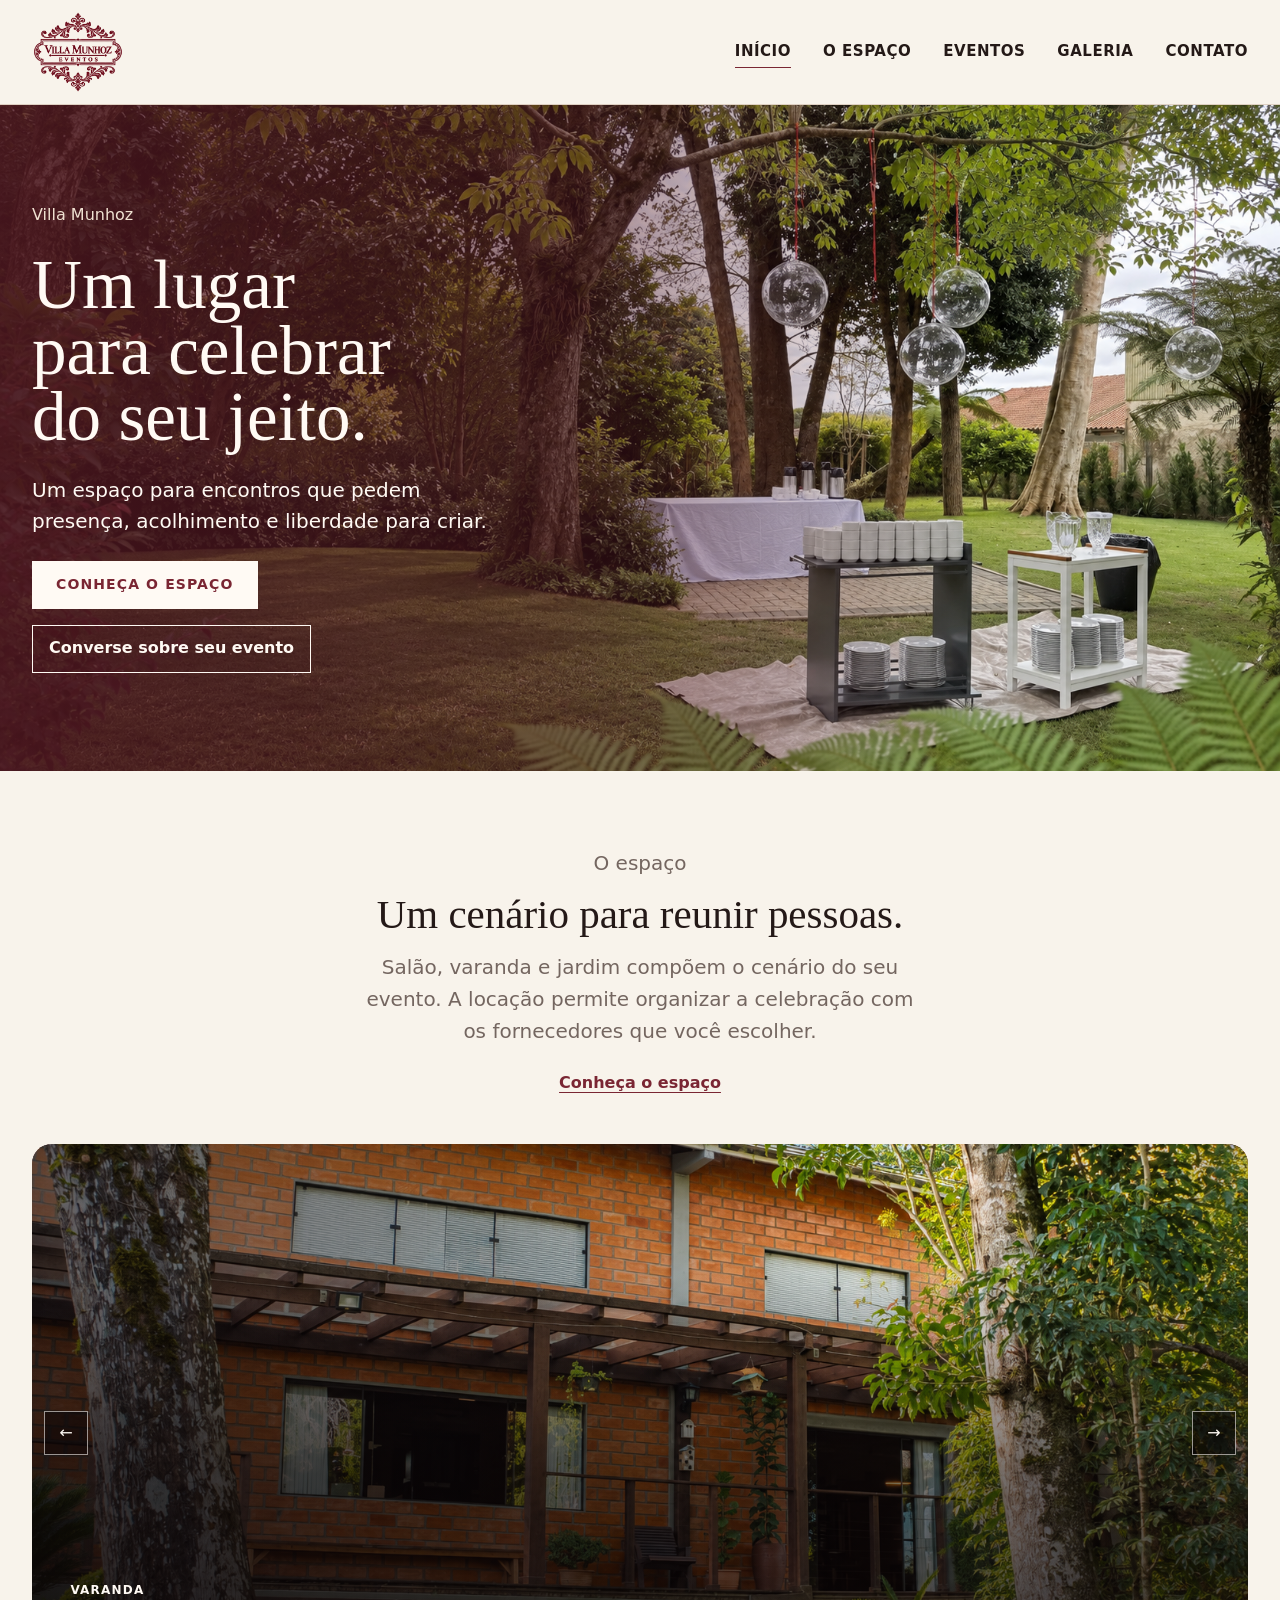
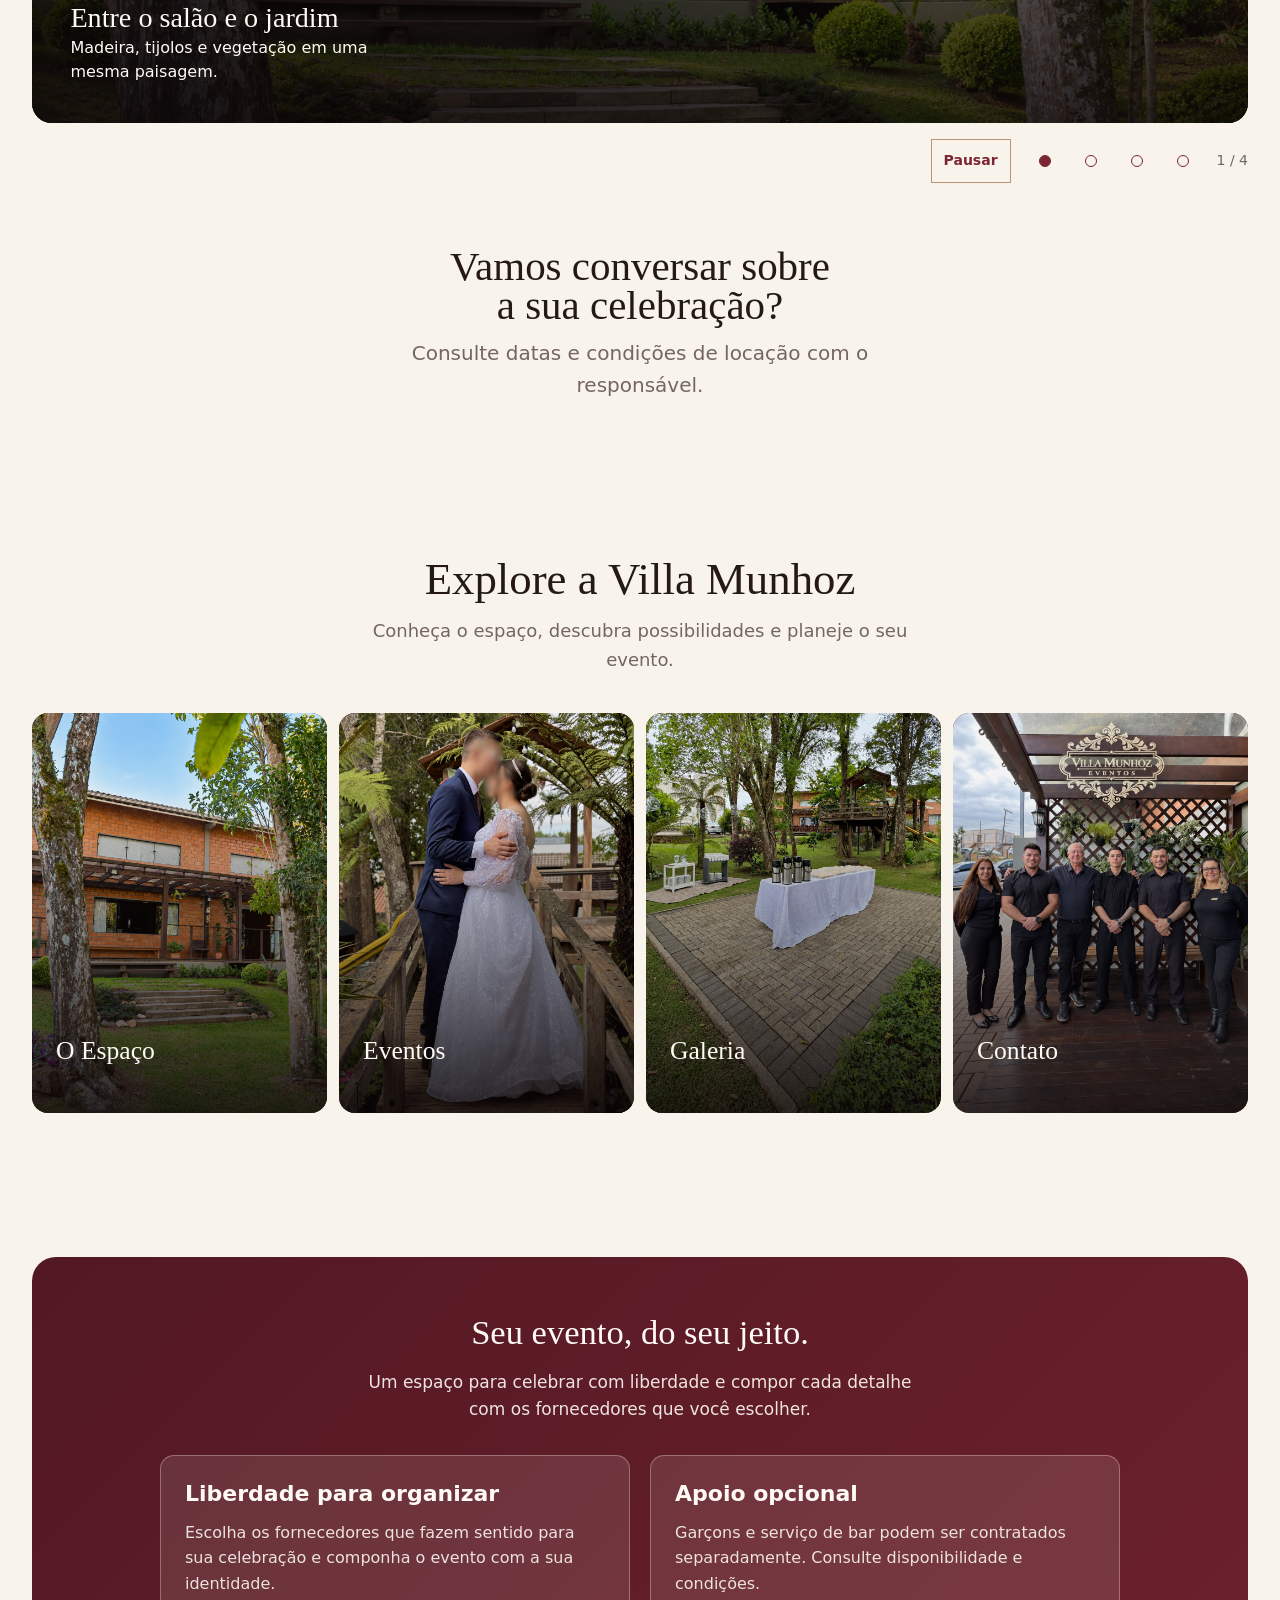
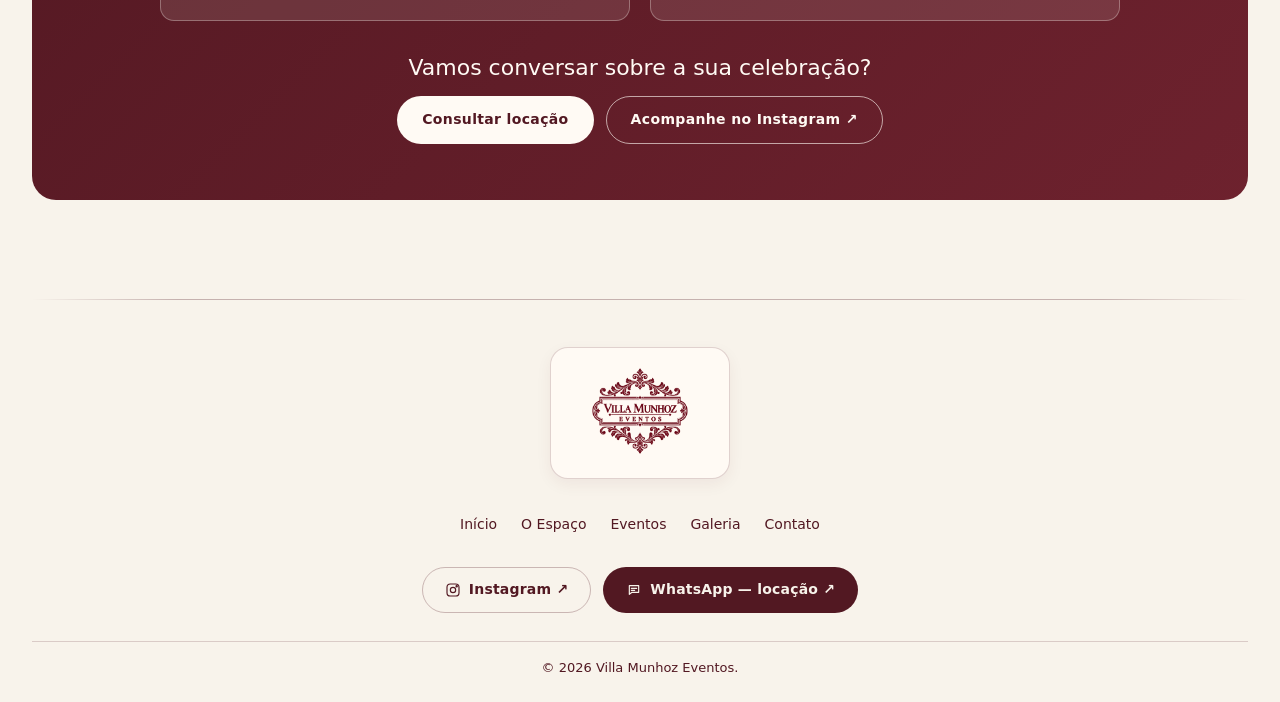
==== index.html @ a0fed838 "feat: consolida site Villa Munhoz para primeira apresentação" ====
<!doctype html>
<html lang="pt-BR">
  <head>
    <meta charset="utf-8">
    <meta name="viewport" content="width=device-width, initial-scale=1">
    <meta name="description" content="Villa Munhoz — espaço para eventos.">
    <title>Villa Munhoz | Espaço para eventos</title>
    <link rel="stylesheet" href="assets/css/tokens.css">
    <link rel="stylesheet" href="assets/css/base.css">
    <link rel="stylesheet" href="assets/css/components.css">
    <link rel="stylesheet" href="assets/css/home.css">
    <script src="assets/js/main.js" defer></script>
    <script src="assets/js/menu.js" defer></script>
    <script src="assets/js/intro-carousel.js" defer></script>
  </head>
  <body>
    <a class="skip-link" href="#main-content">Pular para o conteúdo</a>
    <header class="site-header">
      <div class="container site-header__inner">
        <a class="site-brand" href="index.html" aria-label="Villa Munhoz Eventos — página inicial">
          <img
            class="site-brand__logo"
            src="assets/img/logo/Logo%20Villa%20Munhoz%20Eventos%20com%20arabescos%20entalhados.png"
            width="1254"
            height="1254"
            alt="Villa Munhoz Eventos"
          >
        </a>
        <nav class="site-nav" aria-label="Navegação principal">
          <ul class="site-nav__list">
            <li><a class="site-nav__link" href="index.html" aria-current="page">Início</a></li>
            <li><a class="site-nav__link" href="pages/espaco.html">O Espaço</a></li>
            <li><a class="site-nav__link" href="pages/eventos.html">Eventos</a></li>
            <li><a class="site-nav__link" href="pages/galeria.html">Galeria</a></li>
            <li><a class="site-nav__link" href="pages/contato.html">Contato</a></li>
          </ul>
        </nav>
        <button class="menu-button" type="button" aria-controls="mobile-menu" aria-expanded="false" aria-label="Abrir menu">
          <span class="menu-button__icon" aria-hidden="true"></span>
          <span class="visually-hidden">Menu</span>
        </button>
      </div>
      <nav class="mobile-menu" id="mobile-menu" aria-label="Navegação móvel" hidden>
        <div class="container mobile-menu__inner">
          <ul class="mobile-menu__list">
            <li><a class="mobile-menu__link" href="index.html" aria-current="page">Início</a></li>
            <li><a class="mobile-menu__link" href="pages/espaco.html">O Espaço</a></li>
            <li><a class="mobile-menu__link" href="pages/eventos.html">Eventos</a></li>
            <li><a class="mobile-menu__link" href="pages/galeria.html">Galeria</a></li>
            <li><a class="mobile-menu__link" href="pages/contato.html">Contato</a></li>
          </ul>
        </div>
      </nav>
    </header>
    <main id="main-content">
      <section class="home-hero" aria-labelledby="hero-title">
        <picture class="home-hero__media">
          <img
            class="home-hero__image"
            src="assets/img/img/Img_trabalhada_web/Jardim_home_01_teste.png"
            width="1672"
            height="941"
            alt="Jardim da Villa Munhoz preparado para evento, com árvores, esferas suspensas e mesa de recepção"
            loading="eager"
            fetchpriority="high"
          >
        </picture>
        <div class="container home-hero__copy">
          <p class="eyebrow">Villa Munhoz</p>
          <h1 id="hero-title">Um lugar para celebrar do seu jeito.</h1>
          <p class="intro">Um espaço para encontros que pedem presença, acolhimento e liberdade para criar.</p>
          <div class="home-actions">
            <a class="button" href="pages/espaco.html">Conheça o espaço</a>
            <a class="text-link" href="pages/contato.html">Converse sobre seu evento</a>
          </div>
        </div>
      </section>
      <section class="home-intro container" aria-labelledby="intro-title">
        <div class="home-intro__copy">
          <p class="eyebrow">O espaço</p>
          <h2 id="intro-title">Um cenário para reunir pessoas.</h2>
          <p>Salão, varanda e jardim compõem o cenário do seu evento. A locação permite organizar a celebração com os fornecedores que você escolher.</p>
          <a class="text-link" href="pages/espaco.html">Conheça o espaço</a>
        </div>
        <div class="intro-carousel" data-carousel tabindex="0" aria-label="Ambientes da Villa Munhoz">
          <div class="intro-carousel__viewport">
            <div class="intro-carousel__track" id="intro-carousel-track">
              <figure class="intro-carousel__slide" data-carousel-slide>
                <img src="assets/img/img/img_section_02/Varanda%20de%20tijolos%20entre%20%C3%A1rvores.png" width="1536" height="1024" alt="Varanda de madeira diante da fachada de tijolos, entre árvores" loading="lazy">
                <figcaption>
                  <span class="intro-carousel__eyebrow">Varanda</span>
                  <strong>Entre o salão e o jardim</strong>
                  <span>Madeira, tijolos e vegetação em uma mesma paisagem.</span>
                </figcaption>
              </figure>
              <figure class="intro-carousel__slide" data-carousel-slide>
                <img src="assets/img/img/img_section_02/Sal%C3%A3o%20acolhedor%20de%20madeira%20e%20tijolos.png" width="1536" height="1024" alt="Salão com mesas de madeira, parede de tijolos e luminárias pendentes" loading="lazy">
                <figcaption>
                  <span class="intro-carousel__eyebrow">Salão — vista ampla</span>
                  <strong>Um ambiente para reunir</strong>
                  <span>A presença da madeira e dos tijolos acompanha a celebração.</span>
                </figcaption>
              </figure>
              <figure class="intro-carousel__slide" data-carousel-slide>
                <img src="assets/img/img/img_section_02/Sal%C3%A3o%20acolhedor%20com%20mesa%20redonda.png" width="1536" height="1024" alt="Mesa redonda de madeira no salão da Villa Munhoz" loading="lazy">
                <figcaption>
                  <span class="intro-carousel__eyebrow">Salão — mesa redonda</span>
                  <strong>Detalhes que acolhem</strong>
                  <span>Uma nova perspectiva do espaço onde os encontros acontecem.</span>
                </figcaption>
              </figure>
              <figure class="intro-carousel__slide" data-carousel-slide>
                <img src="assets/img/img/img_section_02/Convidados%20reunidos%20no%20jardim.png" width="1536" height="1024" alt="Convidados reunidos no jardim da Villa Munhoz entre árvores" loading="lazy">
                <figcaption>
                  <span class="intro-carousel__eyebrow">Jardim</span>
                  <strong>Encontros ao ar livre</strong>
                  <span>O jardim como cenário para compartilhar momentos.</span>
                </figcaption>
              </figure>
            </div>
          </div>
          <div class="intro-carousel__controls" data-carousel-controls hidden>
            <div class="intro-carousel__navigation">
              <button class="intro-carousel__arrow" type="button" data-carousel-previous aria-controls="intro-carousel-track" aria-label="Ver imagem anterior">←</button>
              <button class="intro-carousel__arrow" type="button" data-carousel-next aria-controls="intro-carousel-track" aria-label="Ver próxima imagem">→</button>
            </div>
            <div class="intro-carousel__meta">
              <button class="intro-carousel__toggle" type="button" data-carousel-toggle aria-pressed="false">Pausar</button>
              <div class="intro-carousel__dots" aria-label="Selecionar imagem">
                <button type="button" data-carousel-dot aria-label="Ver imagem 1: Varanda" aria-current="true"></button>
                <button type="button" data-carousel-dot aria-label="Ver imagem 2: Salão — vista ampla"></button>
                <button type="button" data-carousel-dot aria-label="Ver imagem 3: Salão — mesa redonda"></button>
                <button type="button" data-carousel-dot aria-label="Ver imagem 4: Jardim"></button>
              </div>
              <p class="intro-carousel__counter" aria-hidden="true"><span data-carousel-current>1</span> / 4</p>
            </div>
            <p class="visually-hidden" data-carousel-status aria-live="polite" aria-atomic="true">Imagem 1 de 4: Entre o salão e o jardim.</p>
          </div>
        </div>
        <div class="home-intro__contact">
          <h3>Vamos conversar sobre a sua celebração?</h3>
          <p>Consulte datas e condições de locação com o responsável.</p>
        </div>
      </section>
      <section class="home-explore" aria-labelledby="explore-title">
        <div class="container">
          <div class="home-explore__heading">
            <h2 id="explore-title">Explore a Villa Munhoz</h2>
            <p>Conheça o espaço, descubra possibilidades e planeje o seu evento.</p>
          </div>
          <div class="explore-grid">
            <a class="explore-card" href="pages/espaco.html">
              <img src="assets/img/img/card_section_3/Varanda%20de%20tijolos%20com%20escadaria.png" width="1086" height="1448" alt="Fachada de tijolos da Villa Munhoz, com varanda, escadaria e árvores" loading="lazy" decoding="async">
              <span class="explore-card__content">
                <span class="explore-card__title">O Espaço</span>
                <span class="explore-card__description">Conheça o cenário da sua celebração.</span>
                <span class="explore-card__call">Explore o espaço ↗</span>
              </span>
            </a>
            <a class="explore-card" href="pages/eventos.html">
              <img src="assets/img/img/card_section_3/Abra%C3%A7o%20de%20casamento%20no%20deck.png" width="1086" height="1448" alt="Casal em traje de casamento no deck de madeira entre árvores" loading="lazy" decoding="async">
              <span class="explore-card__content">
                <span class="explore-card__title">Eventos</span>
                <span class="explore-card__description">Imagine o seu encontro aqui.</span>
                <span class="explore-card__call">Conheça as possibilidades ↗</span>
              </span>
            </a>
            <a class="explore-card" href="pages/galeria.html">
              <img src="assets/img/img/card_section_3/Mesa%20branca%20entre%20%C3%A1rvores%20e%20folhagens.png" width="1086" height="1448" alt="Mesa preparada no jardim, entre árvores, folhagens e deck de madeira" loading="lazy" decoding="async">
              <span class="explore-card__content">
                <span class="explore-card__title">Galeria</span>
                <span class="explore-card__description">Veja o espaço por outros ângulos.</span>
                <span class="explore-card__call">Veja as fotos ↗</span>
              </span>
            </a>
            <a class="explore-card" href="pages/contato.html">
              <img src="assets/img/img/card_section_3/Equipe%20sob%20o%20logo%20Villa%20Munhoz%20Eventos.png" width="1086" height="1448" alt="Pessoas diante da entrada da Villa Munhoz, sob a marca do espaço" loading="lazy" decoding="async">
              <span class="explore-card__content">
                <span class="explore-card__title">Contato</span>
                <span class="explore-card__description">Vamos conversar sobre seu evento.</span>
                <span class="explore-card__call">Entre em contato ↗</span>
              </span>
            </a>
          </div>
        </div>
      </section>
      <section class="home-event" aria-labelledby="event-title">
        <div class="container">
          <div class="home-event__panel">
            <div class="home-event__heading">
              <h2 id="event-title">Seu evento, do seu jeito.</h2>
              <p>Um espaço para celebrar com liberdade e compor cada detalhe com os fornecedores que você escolher.</p>
            </div>
            <div class="home-event__cards">
              <article class="home-event__card">
                <h3>Liberdade para organizar</h3>
                <p>Escolha os fornecedores que fazem sentido para sua celebração e componha o evento com a sua identidade.</p>
              </article>
              <article class="home-event__card">
                <h3>Apoio opcional</h3>
                <p>Garçons e serviço de bar podem ser contratados separadamente. Consulte disponibilidade e condições.</p>
              </article>
            </div>
            <div class="home-event__cta">
              <p>Vamos conversar sobre a sua celebração?</p>
              <div class="home-event__actions">
                <a class="home-event__action home-event__action--primary" href="https://wa.me/554799667017?text=Ol%C3%A1%2C%20Jonas%21%20Gostaria%20de%20informa%C3%A7%C3%B5es%20sobre%20a%20loca%C3%A7%C3%A3o%20da%20Villa%20Munhoz%20para%20um%20evento." target="_blank" rel="noopener noreferrer" aria-label="Consultar locação pelo WhatsApp (abre em nova aba)">Consultar locação</a>
                <a class="home-event__action home-event__action--secondary" href="https://www.instagram.com/villamunhoz.eventos/" target="_blank" rel="noopener noreferrer" aria-label="Acompanhe no Instagram (abre em nova aba)">Acompanhe no Instagram ↗</a>
              </div>
            </div>
          </div>
        </div>
      </section>
    </main>
    <footer class="site-footer">
      <div class="container site-footer__inner">
        <a class="site-footer__logo-card" href="index.html" aria-label="Villa Munhoz — início">
          <img class="site-footer__logo" src="assets/img/logo/Logo%20Villa%20Munhoz%20Eventos%20com%20arabescos%20entalhados.png" width="1254" height="1254" alt="">
        </a>
        <nav class="site-footer__nav" aria-label="Navegação do rodapé">
          <a href="index.html">Início</a>
          <a href="pages/espaco.html">O Espaço</a>
          <a href="pages/eventos.html">Eventos</a>
          <a href="pages/galeria.html">Galeria</a>
          <a href="pages/contato.html">Contato</a>
        </nav>
        <div class="site-footer__actions">
          <a class="site-footer__action site-footer__action--instagram" href="https://www.instagram.com/villamunhoz.eventos/" target="_blank" rel="noopener noreferrer" aria-label="Instagram (abre em nova aba)">
            <svg class="site-footer__icon" viewBox="0 0 24 24" aria-hidden="true"><rect x="3" y="3" width="18" height="18" rx="5"></rect><circle cx="12" cy="12" r="4"></circle><circle cx="17.5" cy="6.5" r="1"></circle></svg>
            <span>Instagram ↗</span>
          </a>
          <a class="site-footer__action site-footer__action--contact" href="https://wa.me/554799667017?text=Ol%C3%A1%2C%20Jonas%21%20Gostaria%20de%20informa%C3%A7%C3%B5es%20sobre%20a%20loca%C3%A7%C3%A3o%20da%20Villa%20Munhoz%20para%20um%20evento." target="_blank" rel="noopener noreferrer" aria-label="WhatsApp — locação (abre em nova aba)">
            <svg class="site-footer__icon" viewBox="0 0 24 24" aria-hidden="true"><path d="M5 5.5h14v10H9l-4 3v-13Z"></path><path d="M8 9.5h8M8 12.5h5"></path></svg>
            <span>WhatsApp — locação ↗</span>
          </a>
        </div>
        <div class="site-footer__base">
          <p>© 2026 Villa Munhoz Eventos.</p>
        </div>
      </div>
    </footer>
  </body>
</html>
---- assets/css/tokens.css ----
:root {
  color-scheme: light;
  --color-brand:#7a2633;
  --color-brand-deep:#521822;
  --color-canvas:#f8f3eb;
  --color-surface:#fffaf4;
  --color-surface-raised:#f0e2d2;
  --color-ink:#241917;
  --color-ink-muted:#746660;
  --color-support:#d1a778;
  --color-border:#dfd0c2;
  --color-border-strong:#b99476;
  --color-focus:#7a2633;
  --font-sans:ui-sans-serif,system-ui,-apple-system,"Segoe UI",sans-serif;
  --font-display:Georgia,"Times New Roman",serif;
  --text-sm:.875rem;
  --text-base:1rem;
  --text-lg:1.25rem;
  --text-xl:1.65rem;
  --text-2xl:clamp(2.7rem,8vw,6.2rem);
  --space-2:.5rem;
  --space-3:.75rem;
  --space-4:1rem;
  --space-5:1.5rem;
  --space-6:2rem;
  --space-7:3rem;
  --space-8:5rem;
  --container-max:76rem;
  --container-gutter:1.25rem;
  --header-height:5rem;
  --radius-sm:.2rem;
  --transition-fast:160ms ease;
  --z-header:10;
  --z-menu:20;
  --z-skip-link:30;
}

@media (min-width:48rem) {
  :root { --header-height:6.5rem; }
}
---- assets/css/base.css ----
*, *::before, *::after { box-sizing: border-box; }
html { scroll-behavior: smooth; scroll-padding-top: var(--header-height); }
body { min-width: 20rem; min-height: 100vh; margin: 0; background: var(--color-canvas); color: var(--color-ink); font-family: var(--font-sans); font-size: var(--text-base); line-height: 1.55; }
body.menu-open, body.lightbox-open { overflow: hidden; }
img { max-width: 100%; height: auto; }
a { color: inherit; text-decoration: none; }
button { font: inherit; border: 0; cursor: pointer; }
h1, h2, h3, p, ul { margin: 0; } ul { padding: 0; list-style: none; }
h1, h2, h3 { font-family: var(--font-display); font-weight: 400; line-height: .96; text-wrap: balance; }
:focus-visible { outline: 3px solid var(--color-focus); outline-offset: 3px; }
.container { width: min(100% - (var(--container-gutter) * 2), var(--container-max)); margin-inline: auto; }
.visually-hidden { position: absolute; width: 1px; height: 1px; padding: 0; overflow: hidden; clip: rect(0, 0, 0, 0); white-space: nowrap; border: 0; }
.skip-link { position: fixed; z-index: var(--z-skip-link); top: var(--space-3); left: var(--space-3); padding: var(--space-3) var(--space-4); background: var(--color-ink); color: var(--color-surface); transform: translateY(-200%); }.skip-link:focus { transform: translateY(0); }
@media (prefers-reduced-motion: reduce) { html { scroll-behavior: auto; } *, *::before, *::after { transition-duration: .01ms !important; animation-duration: .01ms !important; } }
---- assets/css/components.css ----
.site-header {
  position: sticky;
  z-index: var(--z-header);
  top: 0;
  border-bottom: 1px solid var(--color-border);
  background: var(--color-canvas);
}

.site-header__inner {
  display: flex;
  min-height: var(--header-height);
  align-items: center;
  justify-content: space-between;
  gap: var(--space-4);
}

.site-brand { display: flex; flex: 0 0 auto; align-items: center; }

.site-brand__logo {
  display: block;
  width: 4.25rem;
  height: 4.25rem;
  object-fit: contain;
}

.site-nav { display: none; }

.menu-button {
  display: inline-grid;
  width: 2.75rem;
  height: 2.75rem;
  place-items: center;
  border: 1px solid var(--color-border-strong);
  background: var(--color-surface);
}

.menu-button__icon,
.menu-button__icon::before,
.menu-button__icon::after {
  display: block;
  width: 1.25rem;
  height: 2px;
  background: currentColor;
  content: "";
}

.menu-button__icon { position: relative; }
.menu-button__icon::before,
.menu-button__icon::after { position: absolute; left: 0; }
.menu-button__icon::before { top: -.38rem; }
.menu-button__icon::after { top: .38rem; }
.menu-button[aria-expanded="true"] .menu-button__icon { background: transparent; }
.menu-button[aria-expanded="true"] .menu-button__icon::before { top: 0; transform: rotate(45deg); }
.menu-button[aria-expanded="true"] .menu-button__icon::after { top: 0; transform: rotate(-45deg); }

.mobile-menu {
  position: fixed;
  z-index: var(--z-menu);
  inset: var(--header-height) 0 0;
  overflow-y: auto;
  background: var(--color-canvas);
}

.mobile-menu__inner { padding-block: var(--space-5); }

.mobile-menu__link {
  display: flex;
  min-height: 3.5rem;
  align-items: center;
  border-bottom: 1px solid var(--color-border);
  font-family: var(--font-display);
  font-size: var(--text-xl);
}

.button {
  display: inline-flex;
  min-height: 3rem;
  align-items: center;
  padding: var(--space-3) var(--space-5);
  background: var(--color-brand);
  color: var(--color-surface);
  font-size: var(--text-sm);
  font-weight: 700;
  letter-spacing: .08em;
  text-transform: uppercase;
}

.button:hover { background: var(--color-brand-deep); }
.site-footer {
  position: relative;
  margin-top: clamp(2rem, 4vw, 4rem);
  background: var(--color-canvas);
  color: var(--color-brand-deep);
}

.site-footer::before {
  position: absolute;
  top: 0;
  right: 0;
  left: 0;
  width: min(100% - (var(--container-gutter) * 2), var(--container-max));
  height: 1px;
  margin-inline: auto;
  background: linear-gradient(90deg, transparent, rgb(82 24 34 / .3) 12%, rgb(82 24 34 / .3) 88%, transparent);
  content: "";
}

.site-footer__inner {
  display: grid;
  justify-items: center;
  padding-top: 2rem;
  padding-bottom: 1.5rem;
  text-align: center;
}

.site-footer__logo-card {
  display: grid;
  width: 9.75rem;
  height: 7.25rem;
  place-items: center;
  padding: .75rem 1rem 1rem;
  border: 1px solid rgb(82 24 34 / .18);
  border-radius: 1.125rem;
  background: var(--color-surface);
  box-shadow: 0 .35rem 1rem rgb(82 24 34 / .06);
  transition: transform 450ms cubic-bezier(.22, .61, .36, 1), border-color 450ms ease, box-shadow 450ms ease;
}

.site-footer__logo {
  display: block;
  width: min(100%, 6.25rem);
  height: min(100%, 6.25rem);
  object-fit: contain;
  object-position: center 46%;
  transition: transform 450ms cubic-bezier(.22, .61, .36, 1);
}

.site-footer__nav {
  display: flex;
  flex-wrap: wrap;
  justify-content: center;
  gap: .75rem 1.5rem;
  margin-top: 1.5rem;
}

.site-footer__nav a {
  display: inline-flex;
  min-height: 2.75rem;
  align-items: center;
  color: var(--color-brand-deep);
  font-size: .8125rem;
  font-weight: 500;
  text-decoration: none;
  text-decoration-thickness: 1px;
  text-underline-offset: .25rem;
}

.site-footer__actions {
  display: flex;
  flex-wrap: wrap;
  justify-content: center;
  gap: .75rem;
  margin-top: 1.25rem;
}

.site-footer__action {
  display: inline-flex;
  min-height: 2.875rem;
  align-items: center;
  justify-content: center;
  gap: .5rem;
  padding-inline: 1.375rem;
  border: 1px solid transparent;
  border-radius: 999px;
  font-size: .8125rem;
  font-weight: 600;
  letter-spacing: .015em;
  text-decoration: none;
  transition: background-color 220ms ease, border-color 220ms ease, color 220ms ease;
}

.site-footer__action--instagram {
  border-color: rgb(82 24 34 / .28);
  color: var(--color-brand-deep);
}

.site-footer__action--contact {
  background: var(--color-brand-deep);
  color: var(--color-canvas);
}

.site-footer__icon {
  width: 1rem;
  height: 1rem;
  flex: 0 0 auto;
  fill: none;
  stroke: currentColor;
  stroke-linecap: round;
  stroke-linejoin: round;
  stroke-width: 1.75;
}

.site-footer__base {
  width: 100%;
  margin-top: 1.75rem;
  padding-top: 1rem;
  border-top: 1px solid rgb(82 24 34 / .18);
  font-size: .75rem;
}

.site-footer__base p { margin: 0; }

.site-footer__logo-card:focus-visible,
.site-footer__nav a:focus-visible,
.site-footer__action:focus-visible {
  outline: 2px solid var(--color-focus);
  outline-offset: 3px;
}

@media (hover: hover) and (pointer: fine) {
  .site-footer__logo-card:hover {
    transform: translateY(-3px);
    border-color: rgb(122 38 51 / .48);
    box-shadow: 0 .55rem 1.25rem rgb(82 24 34 / .1);
  }

  .site-footer__logo-card:hover .site-footer__logo { transform: scale(1.025); }
  .site-footer__nav a:hover { text-decoration: underline; }
  .site-footer__action--instagram:hover { border-color: var(--color-brand); background: rgb(122 38 51 / .06); }
  .site-footer__action--contact:hover { background: var(--color-brand); }
}

@media (min-width: 48rem) {
  .site-header__inner { min-height: 6.5rem; }
  .site-brand__logo { width: 5.75rem; height: 5.75rem; }

  .site-nav {
    display: flex;
    align-items: center;
    gap: clamp(1.25rem, 2.5vw, 2.5rem);
    margin-left: auto;
  }

  .site-nav__list { display: flex; align-items: center; gap: clamp(1.25rem, 2.5vw, 2.5rem); }

  .site-nav__link {
    position: relative;
    display: inline-flex;
    min-height: 2.75rem;
    align-items: center;
    font-size: .9375rem;
    font-weight: 700;
    letter-spacing: .035em;
    text-transform: uppercase;
  }

  .site-nav__link[aria-current="page"]::after {
    position: absolute;
    right: 0;
    bottom: .35rem;
    left: 0;
    height: 1px;
    background: var(--color-brand);
    content: "";
  }

  .menu-button,
  .mobile-menu { display: none; }

  .site-footer__inner { padding-top: 3rem; }
  .site-footer__logo-card { width: 11.25rem; height: 8.25rem; }
  .site-footer__nav a,
  .site-footer__action { font-size: .875rem; }
  .site-footer__base { font-size: .8125rem; }
}

@media (prefers-reduced-motion: reduce) {
  .site-footer__logo-card,
  .site-footer__logo,
  .site-footer__action { transition: none; }

  .site-footer__logo-card:hover { transform: none; }
  .site-footer__logo-card:hover .site-footer__logo { transform: none; }
}
---- assets/css/home.css ----
.home-hero,
.home-intro {
  display: grid;
  gap: var(--space-6);
}

.home-hero {
  position: relative;
  display: flex;
  min-height: 0;
  align-items: center;
  overflow: hidden;
  isolation: isolate;
  padding-block: clamp(5rem, 16vw, 7.5rem);
  background: var(--color-brand-deep);
}

.home-hero::after {
  position: absolute;
  z-index: 1;
  inset: 0;
  background: linear-gradient(90deg, rgb(82 24 34 / .8) 0%, rgb(82 24 34 / .52) 43%, rgb(82 24 34 / 0) 76%);
  content: "";
  pointer-events: none;
}

.home-hero__media {
  position: absolute;
  z-index: 0;
  inset: 0;
}

.home-hero__image {
  display: block;
  width: 100%;
  height: 100%;
  object-fit: cover;
  object-position: 70% center;
}

.home-hero__copy {
  position: relative;
  z-index: 2;
  display: grid;
  width: 100%;
  max-width: calc(30rem + (var(--container-gutter) * 2));
  gap: var(--space-5);
  margin-inline: max(var(--container-gutter), calc((100% - var(--container-max)) / 2));
  color: var(--color-surface);
}

.home-intro__copy { display: grid; gap: var(--space-5); }

.home-hero h1,
.home-intro h2,
.home-explore h2 { font-size: var(--text-2xl); }

.home-hero h1 {
  max-width: 12ch;
  font-size: clamp(3rem, 5.4vw, 5.4rem);
}

.home-hero .eyebrow { color: var(--color-surface-raised); }

.home-hero .intro {
  max-width: 30rem;
  color: var(--color-surface);
}

.intro,
.home-intro p {
  max-width: 38rem;
  color: var(--color-ink-muted);
  font-size: var(--text-lg);
}

.home-actions { display: flex; flex-wrap: wrap; align-items: center; gap: var(--space-4); }
.text-link { color: var(--color-brand); font-weight: 700; text-decoration: underline; text-underline-offset: .25em; }

.home-hero .button { background: var(--color-surface); color: var(--color-brand); }
.home-hero .button:hover { background: var(--color-surface-raised); }

.home-hero .text-link {
  display: inline-flex;
  min-height: 3rem;
  align-items: center;
  padding-inline: var(--space-4);
  border: 1px solid var(--color-surface);
  color: var(--color-surface);
  text-decoration: none;
}

.home-hero .text-link:hover { background: rgb(255 250 244 / .16); }

.home-hero .button:focus-visible,
.home-hero .text-link:focus-visible {
  outline-color: var(--color-surface);
  box-shadow: 0 0 0 5px var(--color-brand-deep);
}

.home-intro {
  justify-items: center;
  gap: 0;
  padding-block: clamp(3.5rem, 6vw, 5rem);
  text-align: center;
}

.home-intro__copy {
  display: grid;
  justify-items: center;
  max-width: 36rem;
  gap: var(--space-4);
}

.home-intro h2 { font-size: clamp(2.25rem, 3.2vw, 3.5rem); }

.home-intro p {
  max-width: 36rem;
  font-size: clamp(1.125rem, 1.6vw, 1.25rem);
  line-height: 1.6;
}

.home-intro__copy .text-link { margin-top: var(--space-2); }

.intro-carousel {
  position: relative;
  width: 100%;
  margin-top: clamp(2rem, 4vw, 3rem);
  text-align: left;
}

.intro-carousel__viewport {
  overflow: hidden;
  border-radius: .875rem;
}

.intro-carousel__track { display: grid; gap: var(--space-5); }

.intro-carousel__slide {
  position: relative;
  margin: 0;
  overflow: hidden;
  background: var(--color-brand-deep);
}

.intro-carousel__slide img {
  display: block;
  width: 100%;
  height: 100%;
  aspect-ratio: 3 / 2;
  object-fit: cover;
}

.intro-carousel__slide:nth-child(1) img { object-position: center 55%; }
.intro-carousel__slide:nth-child(2) img { object-position: center 50%; }
.intro-carousel__slide:nth-child(3) img { object-position: center 56%; }
.intro-carousel__slide:nth-child(4) img { object-position: center 52%; }

.intro-carousel__slide::before,
.intro-carousel__slide::after {
  position: absolute;
  z-index: 1;
  inset: 0;
  content: "";
  pointer-events: none;
}

.intro-carousel__slide::before {
  background: linear-gradient(90deg, rgb(10 5 6 / .62) 0%, rgb(10 5 6 / .3) 38%, rgb(10 5 6 / 0) 67%), linear-gradient(270deg, rgb(10 5 6 / .2) 0%, rgb(10 5 6 / 0) 25%);
}

.intro-carousel__slide::after {
  background: linear-gradient(0deg, rgb(10 5 6 / .82) 0%, rgb(10 5 6 / .54) 43%, rgb(10 5 6 / 0) 78%);
}

.intro-carousel figcaption {
  display: grid;
  position: absolute;
  z-index: 2;
  right: var(--space-5);
  bottom: var(--space-5);
  left: var(--space-5);
  gap: .25rem;
  max-width: 34ch;
  color: var(--color-surface);
  font-size: clamp(.875rem, 1.4vw, 1rem);
  line-height: 1.5;
}

.intro-carousel figcaption strong {
  color: inherit;
  font-family: var(--font-display);
  font-size: clamp(1.5rem, 2.2vw, 2rem);
  font-weight: 400;
  line-height: 1.05;
}

.intro-carousel__eyebrow {
  font-size: .75rem;
  font-weight: 700;
  letter-spacing: .1em;
  text-transform: uppercase;
}

.intro-carousel__controls {
  display: flex;
  align-items: center;
  justify-content: flex-end;
  margin-top: var(--space-4);
}

.intro-carousel__navigation,
.intro-carousel__dots,
.intro-carousel__meta { display: flex; align-items: center; }

.intro-carousel__navigation {
  position: absolute;
  z-index: 3;
  inset: 0 0 auto;
  display: block;
  aspect-ratio: 4 / 3;
  pointer-events: none;
}

.intro-carousel__meta { gap: var(--space-3); }
.intro-carousel__dots { gap: .125rem; }

.intro-carousel__toggle {
  min-height: 2.75rem;
  padding-inline: var(--space-3);
  border: 1px solid var(--color-border-strong);
  background: transparent;
  color: var(--color-brand);
  font-size: var(--text-sm);
  font-weight: 700;
}

.intro-carousel__toggle:hover { background: var(--color-surface-raised); }

.intro-carousel__toggle:focus-visible {
  outline-color: var(--color-focus);
  box-shadow: 0 0 0 4px rgb(122 38 51 / .18);
}

.intro-carousel__toggle:disabled { cursor: not-allowed; opacity: .6; }

.intro-carousel__arrow,
.intro-carousel__dots button {
  display: inline-grid;
  width: 2.75rem;
  height: 2.75rem;
  place-items: center;
  border: 1px solid rgb(255 250 244 / .58);
  background: rgb(10 5 6 / .56);
  color: var(--color-surface);
}

.intro-carousel__arrow:hover,
.intro-carousel__dots button:hover { background: rgb(82 24 34 / .78); }

.intro-carousel__arrow:focus-visible,
.intro-carousel__dots button:focus-visible {
  outline-color: var(--color-surface);
  box-shadow: 0 0 0 4px var(--color-brand-deep);
}

.intro-carousel__arrow {
  position: absolute;
  top: 50%;
  pointer-events: auto;
  transform: translateY(-50%);
}

.intro-carousel__arrow:first-child { left: var(--space-3); }
.intro-carousel__arrow:last-child { right: var(--space-3); }

.intro-carousel__dots button {
  width: 2.75rem;
  height: 2.75rem;
  padding: 0;
  border-color: transparent;
  background: transparent;
  color: var(--color-brand);
}

.intro-carousel__dots button::before {
  width: .75rem;
  height: .75rem;
  border: 1px solid var(--color-brand);
  border-radius: 50%;
  content: "";
}

.intro-carousel__dots button[aria-current="true"]::before { background: var(--color-brand); }
.intro-carousel__counter { color: var(--color-ink-muted); font-size: var(--text-sm) !important; }

.home-intro__contact {
  display: grid;
  justify-items: center;
  max-width: 36rem;
  gap: var(--space-3);
  margin-top: clamp(3rem, 5vw, 4rem);
  text-align: center;
}

.home-intro__contact h3 { font-size: clamp(2rem, 3.2vw, 3.25rem); }

.intro-carousel.is-enhanced .intro-carousel__viewport { overflow: hidden; }

.intro-carousel.is-enhanced .intro-carousel__track {
  display: flex;
  gap: 0;
  transition: transform 900ms cubic-bezier(.22, .61, .36, 1);
}

.intro-carousel.is-enhanced .intro-carousel__slide { flex: 0 0 100%; }

@media (prefers-reduced-motion: reduce) {
  .intro-carousel.is-enhanced .intro-carousel__track { transition: none; }
}

.home-explore {
  padding-block: clamp(3.5rem, 7vw, 5rem);
  background: var(--color-canvas);
}

.home-explore > .container { display: grid; gap: clamp(2rem, 3vw, 2.5rem); }

.home-explore__heading {
  display: grid;
  justify-items: center;
  max-width: 36rem;
  gap: var(--space-4);
  margin-inline: auto;
  text-align: center;
}

.home-explore h2 { font-size: clamp(2rem, 3.5vw, 3rem); }

.home-explore__heading p {
  max-width: 36rem;
  color: var(--color-ink-muted);
  font-size: clamp(1rem, 1.5vw, 1.125rem);
  line-height: 1.6;
}

.explore-grid { display: grid; gap: .75rem; }

.explore-card {
  position: relative;
  display: block;
  min-height: 20rem;
  overflow: hidden;
  border-radius: 1rem;
  background: var(--color-brand-deep);
  color: var(--color-surface);
  isolation: isolate;
}

.explore-card::after {
  position: absolute;
  z-index: 1;
  inset: 0;
  background: linear-gradient(0deg, rgb(10 5 6 / .84) 0%, rgb(10 5 6 / .36) 45%, rgb(10 5 6 / .04) 78%);
  content: "";
  pointer-events: none;
}

.explore-card img {
  display: block;
  width: 100%;
  height: 100%;
  object-fit: cover;
  transition: transform 600ms cubic-bezier(.22, .61, .36, 1), filter 600ms ease;
}

.explore-card:nth-child(1) img { object-position: center 54%; }
.explore-card:nth-child(2) img { object-position: center 35%; }
.explore-card:nth-child(3) img { object-position: center 45%; }
.explore-card:nth-child(4) img { object-position: center 29%; }

.explore-card__content {
  position: absolute;
  z-index: 2;
  right: var(--space-5);
  bottom: var(--space-5);
  left: var(--space-5);
  display: grid;
  gap: var(--space-2);
}

.explore-card__title {
  font-family: var(--font-display);
  font-size: clamp(1.375rem, 2vw, 1.75rem);
  line-height: 1.05;
}

.explore-card__description,
.explore-card__call {
  font-size: .9375rem;
  line-height: 1.5;
}

.explore-card__call {
  margin-top: var(--space-2);
  font-size: var(--text-sm);
  font-weight: 700;
}

.home-event {
  padding-block: 2rem;
  background: var(--color-canvas);
}

.home-event > .container { width: min(100% - 2.5rem, var(--container-max)); }

.home-event__panel {
  display: grid;
  padding: 1.75rem;
  border-radius: 1.125rem;
  background: linear-gradient(135deg, var(--color-brand-deep), var(--color-brand) 145%);
  color: var(--color-surface);
}

.home-event__heading {
  display: grid;
  justify-items: center;
  max-width: 56ch;
  gap: 1rem;
  margin-inline: auto;
  text-align: center;
}

.home-event__heading h2 {
  max-width: 24ch;
  font-size: clamp(1.875rem, 2.7vw, 2.625rem);
  line-height: 1.15;
}

.home-event__heading p {
  color: rgb(255 250 244 / .9);
  font-size: clamp(1rem, 1.4vw, 1.0625rem);
  line-height: 1.6;
}

.home-event__cards {
  display: grid;
  max-width: 60rem;
  gap: 1rem;
  margin: 2rem auto 0;
}

.home-event__card {
  position: relative;
  padding: 1.25rem;
  overflow: hidden;
  border: 1px solid rgb(255 250 244 / .3);
  border-radius: .875rem;
  background: rgb(255 250 244 / .11);
  isolation: isolate;
  transition: transform 450ms cubic-bezier(.22, .61, .36, 1), border-color 450ms ease, box-shadow 450ms ease;
}

.home-event__card::before {
  position: absolute;
  z-index: 0;
  inset: 0;
  border-radius: inherit;
  background: linear-gradient(135deg, rgb(154 75 91 / .38), rgb(154 75 91 / .14) 48%, rgb(209 167 120 / .16));
  background: linear-gradient(135deg, rgb(154 75 91 / .38), rgb(154 75 91 / .14) 48%, color-mix(in srgb, var(--color-warm, var(--color-support)) 22%, transparent));
  opacity: 0;
  content: "";
  pointer-events: none;
  transition: opacity 450ms cubic-bezier(.22, .61, .36, 1);
}

.home-event__card h3,
.home-event__card p {
  position: relative;
  z-index: 1;
}

.home-event__card h3 {
  font-family: var(--font-sans);
  font-size: clamp(1.25rem, 2vw, 1.375rem);
  font-weight: 600;
  line-height: 1.25;
}

.home-event__card p {
  margin-top: var(--space-3);
  color: rgb(255 250 244 / .88);
  font-size: clamp(.9375rem, 1.3vw, 1rem);
  line-height: 1.6;
}

@media (hover: hover) and (pointer: fine) {
  .home-event__card:hover {
    transform: translateY(-3px);
    border-color: rgb(209 167 120 / .52);
    box-shadow: 0 .75rem 1.5rem rgb(36 25 23 / .18);
  }

  .home-event__card:hover::before { opacity: 1; }
}

.home-event__cta {
  display: grid;
  justify-items: center;
  gap: var(--space-3);
  margin-top: 2rem;
  text-align: center;
}

.home-event__cta > p {
  font-size: clamp(1.125rem, 2vw, 1.375rem);
  line-height: 1.4;
}

.home-event__actions {
  display: flex;
  flex-wrap: wrap;
  justify-content: center;
  gap: var(--space-3);
}

.home-event__action {
  display: inline-flex;
  min-height: 3rem;
  align-items: center;
  justify-content: center;
  padding-inline: var(--space-5);
  border: 1px solid transparent;
  border-radius: 999px;
  font-size: clamp(.8125rem, 1.4vw, .875rem);
  font-weight: 600;
  letter-spacing: .025em;
}

.home-event__action--primary {
  background: var(--color-surface);
  color: var(--color-brand-deep);
}

.home-event__action--secondary {
  border-color: rgb(255 250 244 / .62);
  color: var(--color-surface);
}

.home-event__action--primary:hover { background: var(--color-surface-raised); }
.home-event__action--secondary:hover { border-color: var(--color-surface); background: rgb(255 250 244 / .1); }

.home-event__action:focus-visible {
  outline-color: var(--color-surface);
  box-shadow: 0 0 0 4px rgb(255 250 244 / .25);
}
@media (min-width: 48rem) {
  .home-hero {
    min-height: clamp(36rem, 52vw, 46rem);
    padding-block: var(--space-8);
  }

  .home-hero__image { object-position: 65% center; }
  .home-hero__copy { margin-inline: max(var(--container-gutter), calc((100% - var(--container-max)) / 2)); }

  .home-intro { gap: 0; }
  .intro-carousel__viewport { border-radius: 1.25rem; }
  .intro-carousel__slide img { aspect-ratio: 21 / 10; }
  .intro-carousel__navigation { aspect-ratio: 21 / 10; }
  .intro-carousel figcaption {
    right: clamp(2rem, 3vw, 2.5rem);
    bottom: clamp(2rem, 3vw, 2.5rem);
    left: clamp(2rem, 3vw, 2.5rem);
  }

}

@media (min-width: 40rem) {
  .explore-grid { grid-template-columns: repeat(2, minmax(0, 1fr)); }
  .explore-card { min-height: 21.25rem; }
}

@media (min-width: 48rem) {
  .home-event { padding-block: 3rem; }
  .home-event__panel { padding: 2.5rem; }
  .home-event__cards { grid-template-columns: repeat(2, minmax(0, 1fr)); gap: 1.25rem; }
  .home-event__card { padding: 1.5rem; }
}

@media (min-width: 64rem) {
  .home-event { padding: 4rem 0 3rem; }
  .home-event__panel { padding: 3.5rem; border-radius: 1.5rem; }
}

@media (max-width: 22.5rem) {
  .home-event > .container { width: min(100% - 2rem, var(--container-max)); }
}

@media (min-width: 64rem) and (hover: hover) and (pointer: fine) {
  .explore-grid {
    display: flex;
    height: 25rem;
  }

  .explore-card {
    flex: 1 1 0;
    min-width: 0;
    min-height: 0;
    transition: flex-grow 600ms cubic-bezier(.22, .61, .36, 1);
  }

  .explore-card__description,
  .explore-card__call {
    max-height: 0;
    overflow: hidden;
    opacity: 0;
    transform: translateY(.5rem);
    transition: max-height 600ms ease, opacity 300ms ease, transform 600ms ease;
  }

  .explore-grid:hover .explore-card { flex-grow: 1; }

  .explore-grid:hover .explore-card:hover,
  .explore-grid:focus-within .explore-card:focus-within { flex-grow: 1.4; }

  .explore-grid:hover .explore-card:not(:hover) img { filter: blur(1.5px) brightness(.78); }

  .explore-grid:hover .explore-card:hover img,
  .explore-grid:focus-within .explore-card:focus-within img { transform: scale(1.035); }

  .explore-grid:hover .explore-card:hover .explore-card__description,
  .explore-grid:hover .explore-card:hover .explore-card__call,
  .explore-grid:focus-within .explore-card:focus-within .explore-card__description,
  .explore-grid:focus-within .explore-card:focus-within .explore-card__call {
    max-height: 4rem;
    opacity: 1;
    transform: translateY(0);
  }

  .explore-grid:focus-within .explore-card { flex-grow: 1; }
  .explore-grid:focus-within .explore-card:not(:focus-within) img { filter: blur(1.5px) brightness(.78); }
}

@media (prefers-reduced-motion: reduce) {
  .explore-card,
  .explore-card img,
  .explore-card__description,
  .explore-card__call,
  .home-event__card,
  .home-event__card::before { transition: none; }

  .home-event__card:hover {
    transform: none;
    border-color: rgb(255 250 244 / .3);
    box-shadow: none;
  }
}
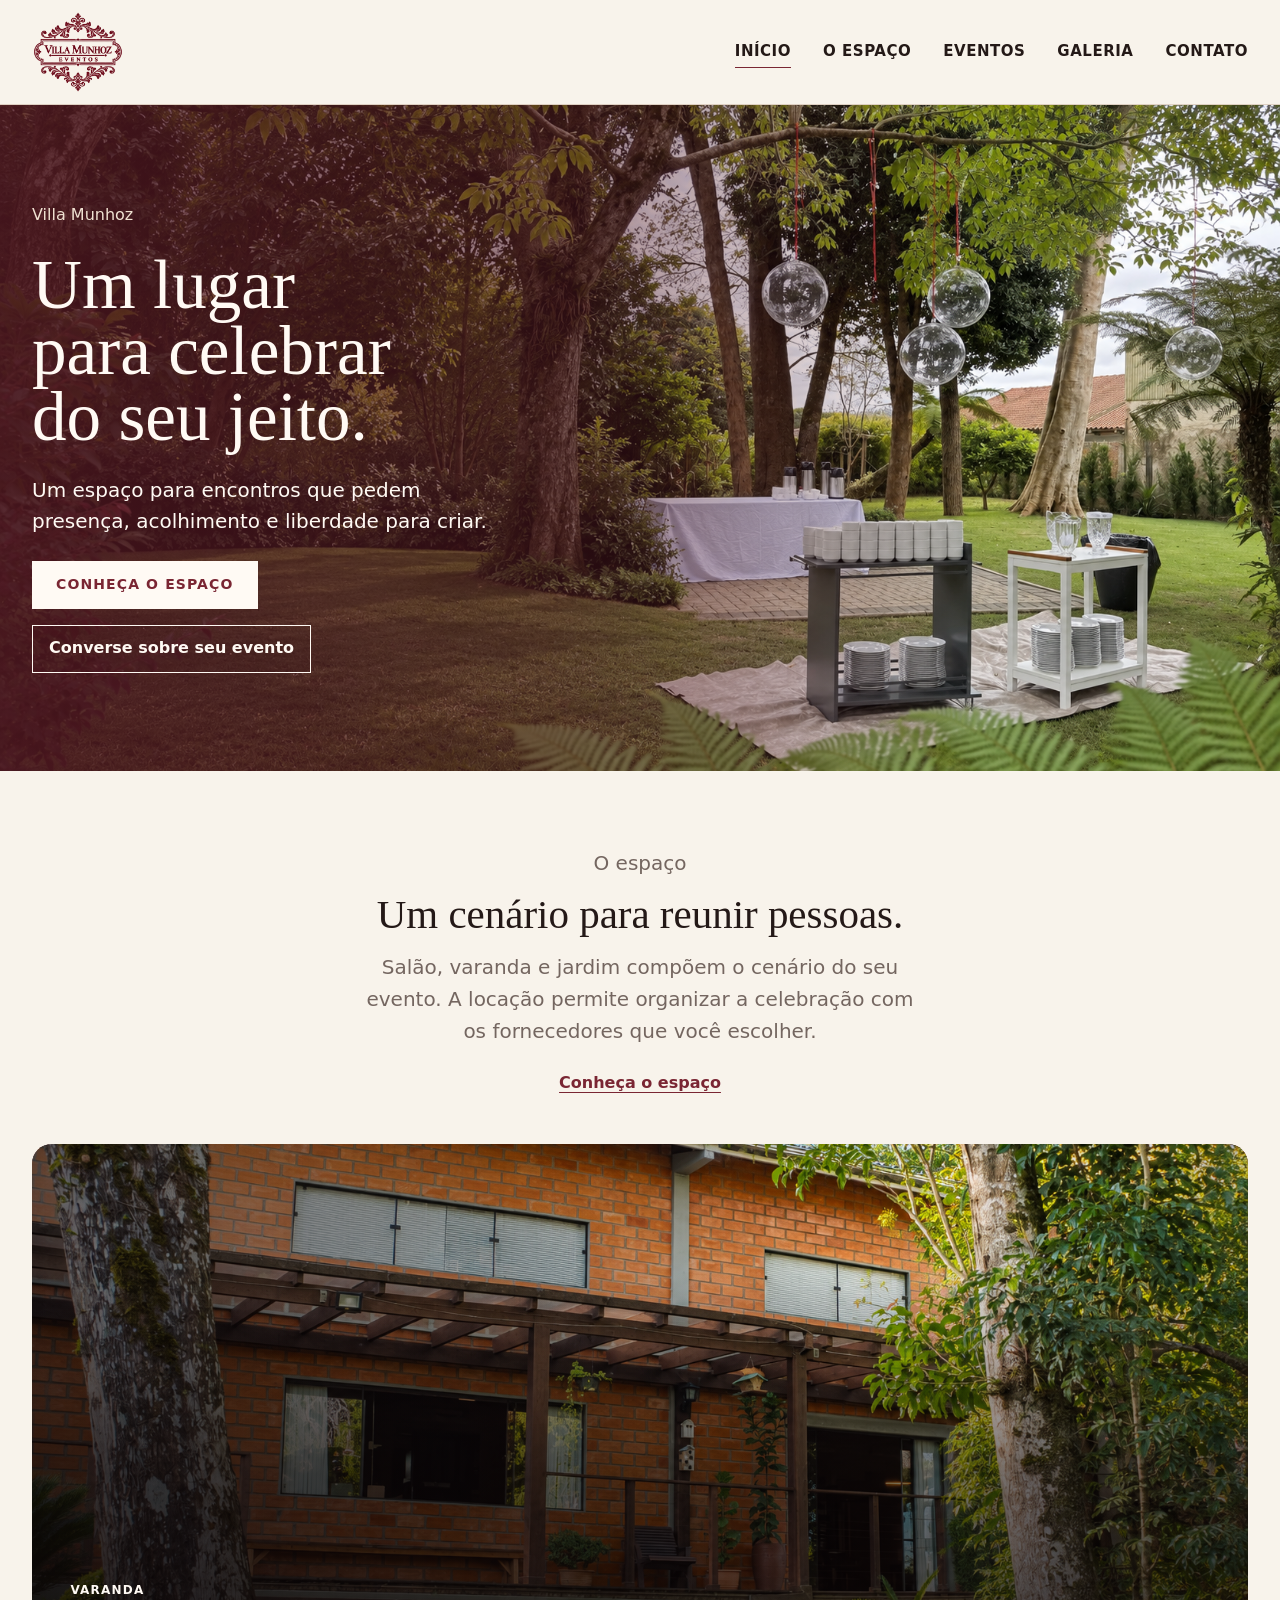
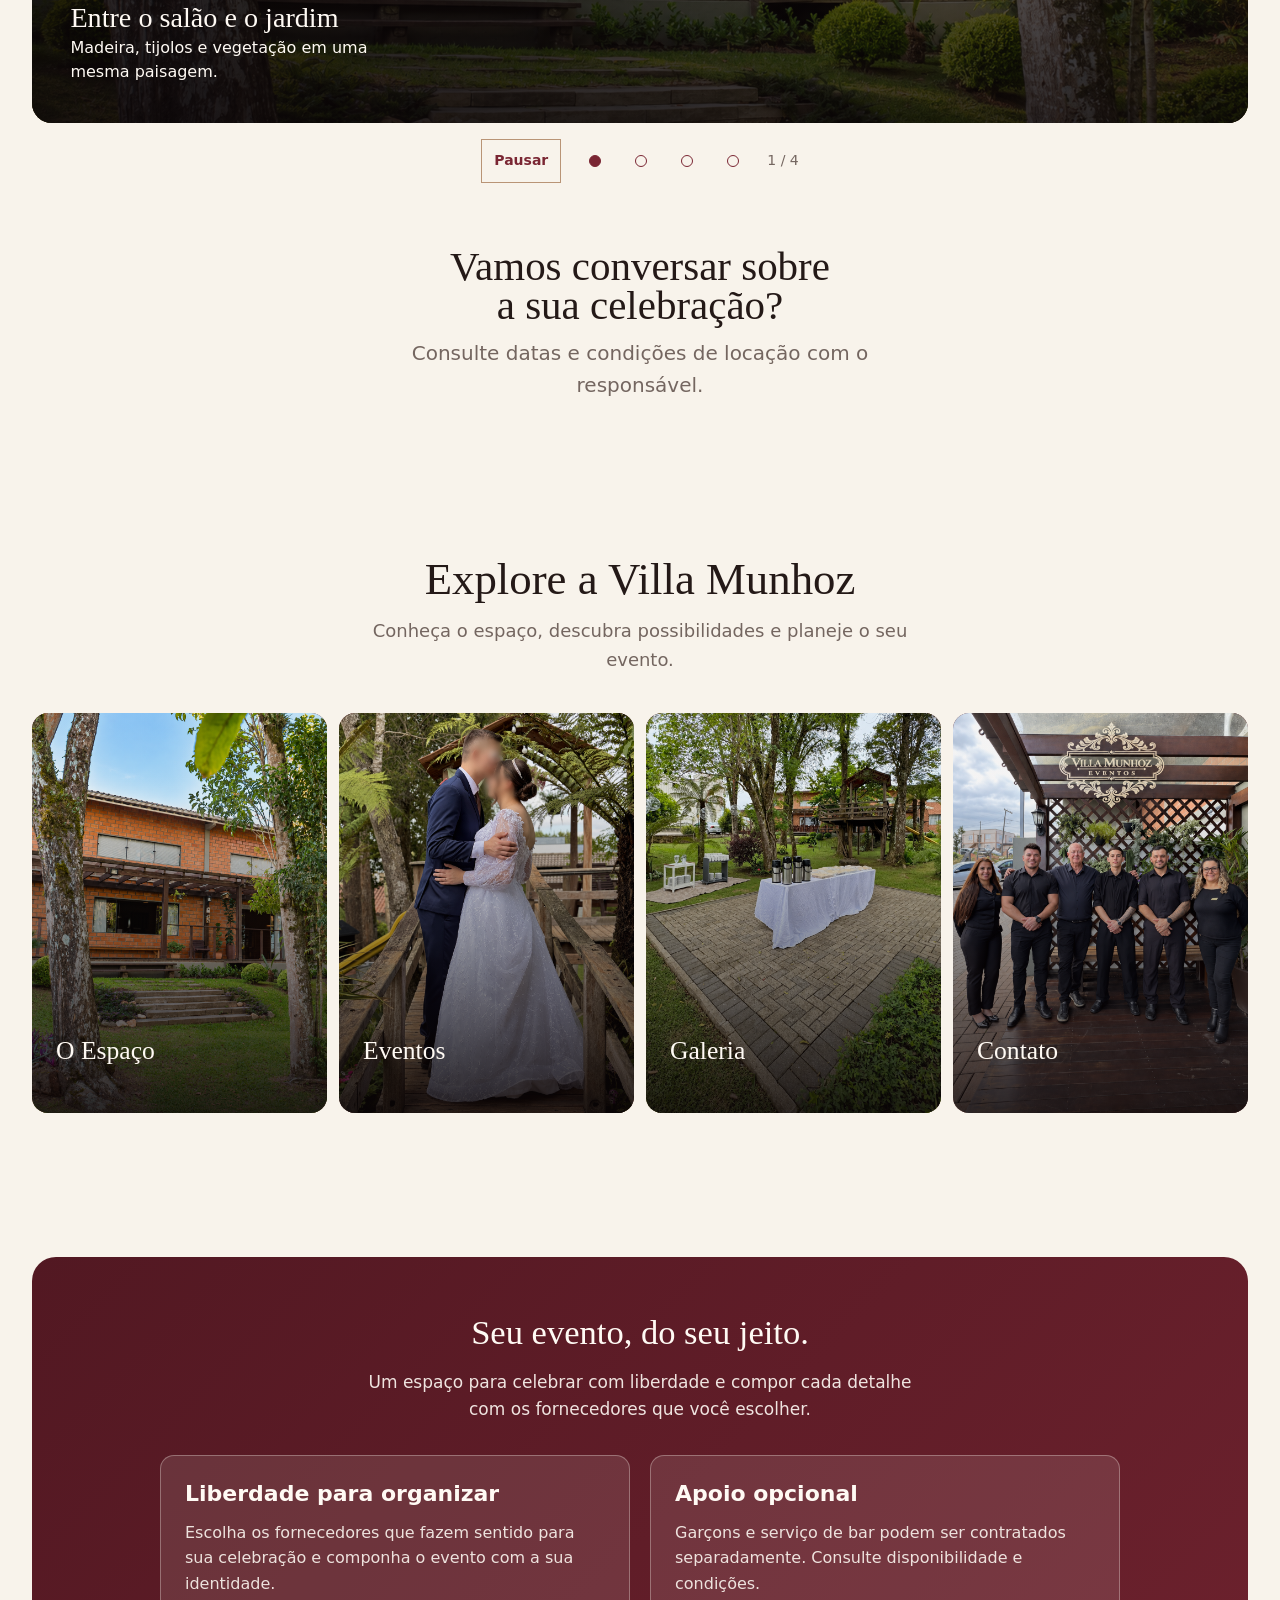
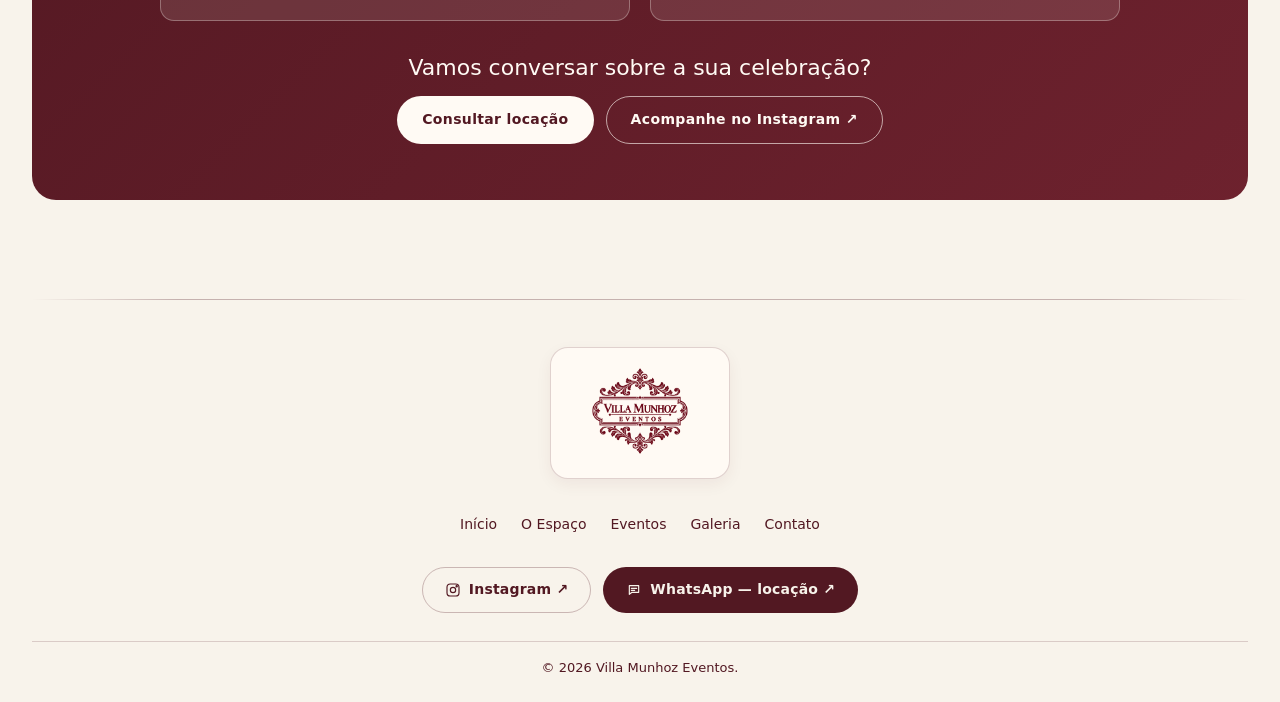
==== commit bba289c1: "fix: simplifica controles do carrossel mobile" ====
--- a/index.html
+++ b/index.html
@@ -120,10 +120,6 @@
             </div>
           </div>
           <div class="intro-carousel__controls" data-carousel-controls hidden>
-            <div class="intro-carousel__navigation">
-              <button class="intro-carousel__arrow" type="button" data-carousel-previous aria-controls="intro-carousel-track" aria-label="Ver imagem anterior">←</button>
-              <button class="intro-carousel__arrow" type="button" data-carousel-next aria-controls="intro-carousel-track" aria-label="Ver próxima imagem">→</button>
-            </div>
             <div class="intro-carousel__meta">
               <button class="intro-carousel__toggle" type="button" data-carousel-toggle aria-pressed="false">Pausar</button>
               <div class="intro-carousel__dots" aria-label="Selecionar imagem">
--- a/assets/css/home.css
+++ b/assets/css/home.css
@@ -205,22 +205,12 @@
 .intro-carousel__controls {
   display: flex;
   align-items: center;
-  justify-content: flex-end;
+  justify-content: center;
   margin-top: var(--space-4);
 }
 
-.intro-carousel__navigation,
 .intro-carousel__dots,
 .intro-carousel__meta { display: flex; align-items: center; }
-
-.intro-carousel__navigation {
-  position: absolute;
-  z-index: 3;
-  inset: 0 0 auto;
-  display: block;
-  aspect-ratio: 4 / 3;
-  pointer-events: none;
-}
 
 .intro-carousel__meta { gap: var(--space-3); }
 .intro-carousel__dots { gap: .125rem; }
@@ -244,7 +234,6 @@
 
 .intro-carousel__toggle:disabled { cursor: not-allowed; opacity: .6; }
 
-.intro-carousel__arrow,
 .intro-carousel__dots button {
   display: inline-grid;
   width: 2.75rem;
@@ -255,24 +244,12 @@
   color: var(--color-surface);
 }
 
-.intro-carousel__arrow:hover,
 .intro-carousel__dots button:hover { background: rgb(82 24 34 / .78); }
 
-.intro-carousel__arrow:focus-visible,
 .intro-carousel__dots button:focus-visible {
   outline-color: var(--color-surface);
   box-shadow: 0 0 0 4px var(--color-brand-deep);
 }
-
-.intro-carousel__arrow {
-  position: absolute;
-  top: 50%;
-  pointer-events: auto;
-  transform: translateY(-50%);
-}
-
-.intro-carousel__arrow:first-child { left: var(--space-3); }
-.intro-carousel__arrow:last-child { right: var(--space-3); }
 
 .intro-carousel__dots button {
   width: 2.75rem;
@@ -566,7 +543,6 @@
   .home-intro { gap: 0; }
   .intro-carousel__viewport { border-radius: 1.25rem; }
   .intro-carousel__slide img { aspect-ratio: 21 / 10; }
-  .intro-carousel__navigation { aspect-ratio: 21 / 10; }
   .intro-carousel figcaption {
     right: clamp(2rem, 3vw, 2.5rem);
     bottom: clamp(2rem, 3vw, 2.5rem);
